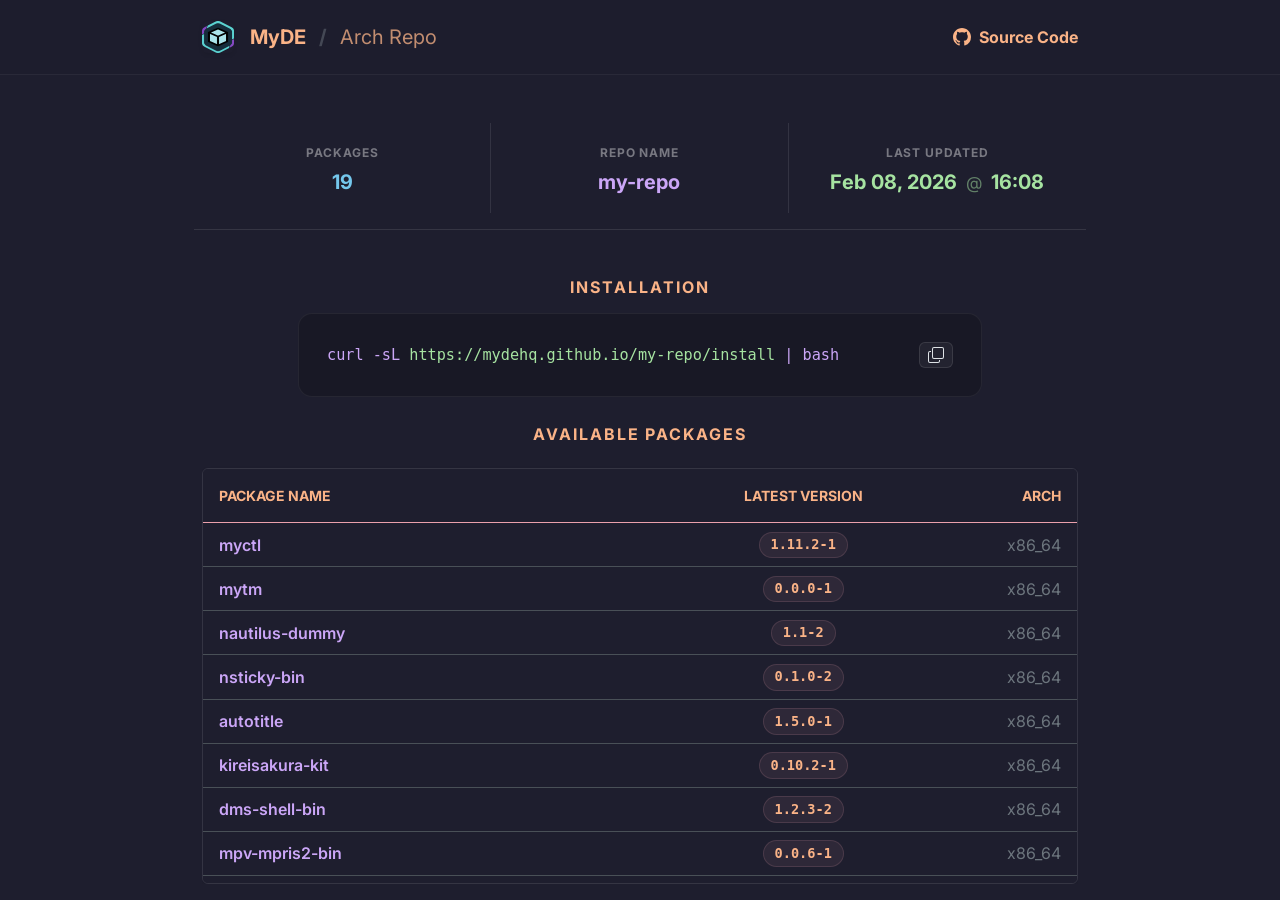
==== index.html @ dd15e28c "Update packages from 8ecc6451cb1758a49485a793773dfc9500301e03" ====
<!doctype html>
<html lang="en" data-bs-theme="dark">
    <head>
        <meta charset="utf-8" />
        <meta name="viewport" content="width=device-width, initial-scale=1" />
        <title>MyDE | Arch Repository</title>
        <meta name="description" content="Automated AUR package builds." />
        <meta name="theme-color" content="#1e1e2e" />
        <link rel="icon" type="image/png" href="./icon.png" />
        <link
            href="https://cdn.jsdelivr.net/npm/bootstrap@5.3.8/dist/css/bootstrap.min.css"
            rel="stylesheet"
        />
        <link rel="preconnect" href="https://fonts.googleapis.com" />
        <link rel="preconnect" href="https://fonts.gstatic.com" crossorigin />
        <link
            href="https://fonts.googleapis.com/css2?family=Inter:wght@400;500;700&display=swap"
            rel="stylesheet"
        />
        <style>
            :root {
                --ctp-flamingo: #eba0ac;
                --ctp-mauve: #cba6f7;
                --ctp-maroon: #fab387;
                --ctp-sapphire: #74c7ec;
                --ctp-green: #a6e3a1;
                --ctp-blue: #89b4fa;

                --bs-primary: var(--ctp-maroon);
                --bs-primary-rgb: 235, 160, 172;
                --bs-body-font-family: "Inter", sans-serif;
                --bs-body-bg: #1e1e2e;
                --bs-body-bg-rgb: 30, 30, 46;
            }

            .text-primary {
                color: var(--bs-primary) !important;
            }

            .text-mauve {
                color: var(--ctp-mauve) !important;
            }

            .text-sapphire {
                color: var(--ctp-sapphire) !important;
            }

            .text-green {
                color: var(--ctp-green) !important;
            }

            .text-blue {
                color: var(--ctp-blue) !important;
            }

            .navbar {
                background-color: rgba(30, 30, 46, 0.95);
                backdrop-filter: blur(10px);
                border-bottom: 1px solid rgba(255, 255, 255, 0.05);
            }

            /* Custom Scrollbar */
            ::-webkit-scrollbar {
                width: 8px;
                height: 8px;
            }

            ::-webkit-scrollbar-track {
                background: rgba(255, 255, 255, 0.05);
                border-radius: 4px;
            }

            ::-webkit-scrollbar-thumb {
                background: rgba(var(--bs-primary-rgb), 0.3);
                border-radius: 4px;
            }

            ::-webkit-scrollbar-thumb:hover {
                background: rgba(var(--bs-primary-rgb), 0.6);
            }

            .repo-config-box {
                background-color: #181825;
                border: 1px solid rgba(255, 255, 255, 0.06);
                border-radius: 14px;
                padding: 1.75rem;
                font-family: "JetBrains Mono", "Fira Code", monospace;
                font-size: 0.95rem;
                margin: 0 6rem;
                transition: transform 0.2s ease;
            }

            .package-name {
                font-weight: 600;
                color: var(--ctp-mauve);
                transition:
                    color 0.2s ease,
                    text-decoration 0.2s ease;
            }

            .package-name:hover {
                color: var(--bs-primary);
                text-decoration: underline !important;
            }

            .badge-version {
                background-color: rgba(var(--bs-primary-rgb), 0.08);
                color: var(--bs-primary);
                font-family: monospace;
                font-size: 0.85rem;
                padding: 0.4em 0.8em;
                border: 1px solid rgba(var(--bs-primary-rgb), 0.15);
                transition: all 0.2s ease;
            }

            .badge-version:hover {
                background-color: rgba(var(--bs-primary-rgb), 0.15);
                border-color: rgba(var(--bs-primary-rgb), 0.3);
            }

            /* Table Hover Effect */
            .table-hover tbody tr:hover {
                background-color: rgba(255, 255, 255, 0.02) !important;
                transition: background-color 0.2s ease;
            }

            .stat-card {
                padding: 1rem 0;
                transition: transform 0.2s ease;
            }

            .stat-card:hover {
                transform: translateY(-3px);
            }

            .stat-header {
                font-size: 0.75rem;
                letter-spacing: 0.08em;
                color: rgba(255, 255, 255, 0.4) !important;
                text-transform: uppercase;
                font-weight: 700;
            }

            .stat-value {
                font-size: 1.25rem;
                font-weight: 700;
                display: block;
                margin-top: 0.25rem;
            }

            .letter-spacing-1 {
                letter-spacing: 0.12em;
            }

            .bg-mauve {
                background-color: var(--ctp-mauve);
            }

            .bg-green {
                background-color: var(--ctp-green);
            }

            .carousel-indicators [data-bs-target] {
                width: 8px;
                height: 8px;
                border-radius: 50%;
                background-color: var(--ctp-flamingo);
                margin: 0 4px;
            }

            .carousel-control-prev-icon,
            .carousel-control-next-icon {
                filter: invert(1) grayscale(100%) brightness(2);
            }

            .copy-btn {
                background: rgba(255, 255, 255, 0.05);
                border: 1px solid rgba(255, 255, 255, 0.1);
                color: var(--ctp-subtext1);
                padding: 4px 8px;
                border-radius: 6px;
                cursor: pointer;
                transition: all 0.2s ease;
                display: flex;
                align-items: center;
                gap: 5px;
                font-size: 0.75rem;
                font-family: inherit;
            }

            .copy-btn:hover {
                background: rgba(255, 255, 255, 0.1);
                color: #fff;
            }

            .copy-btn:active {
                transform: scale(0.95);
            }

            .time-separator {
                opacity: 0.5;
                font-size: 0.85em;
                margin: 0 0.25rem;
                font-weight: normal;
            }

            .config-content {
                overflow-x: auto;
                white-space: nowrap;
                flex-grow: 1;
                /* Hide scrollbar */
                -ms-overflow-style: none;
                scrollbar-width: none;
            }

            .config-content::-webkit-scrollbar {
                display: none;
            }

            @keyframes pop {
                0% {
                    transform: scale(1);
                }
                50% {
                    transform: scale(1.15);
                }
                100% {
                    transform: scale(1);
                }
            }

            .animate-pop {
                animation: pop 0.3s cubic-bezier(0.175, 0.885, 0.32, 1.275);
            }
        </style>
    </head>

    <body class="d-flex flex-column vh-100 overflow-hidden">
        <!-- Navbar -->
        <nav class="navbar navbar-expand-lg sticky-top py-3 flex-shrink-0">
            <div class="container" style="max-width: 900px">
                <a
                    class="navbar-brand d-flex align-items-center gap-3 fw-bold text-primary"
                    href="#"
                >
                    <img
                        src="./icon.png"
                        alt="Logo"
                        width="32"
                        height="32"
                        class="rounded shadow-sm"
                    />
                    <span id="navbar-title"
                        >MyDE
                        <span class="text-secondary opacity-50 mx-2">/</span>
                        <span class="fw-normal opacity-75">Arch Repo</span></span
                    >
                </a>
                <a
                    class="nav-link fw-bold text-primary ms-auto d-flex align-items-center gap-2"
                    href="https://github.com/mydehq/my-repo"
                    target="_blank"
                >
                    <svg
                        xmlns="http://www.w3.org/2000/svg"
                        width="18"
                        height="18"
                        fill="currentColor"
                        class="bi bi-github"
                        viewBox="0 0 16 16"
                    >
                        <path
                            d="M8 0C3.58 0 0 3.58 0 8c0 3.54 2.29 6.53 5.47 7.59.4.07.55-.17.55-.38 0-.19-.01-.82-.01-1.49-2.01.37-2.53-.49-2.69-.94-.09-.23-.48-.94-.82-1.13-.28-.15-.68-.52-.01-.53.63-.01 1.08.58 1.23.82.72 1.21 1.87.87 2.33.66.07-.52.28-.87.51-1.07-1.78-.2-3.64-.89-3.64-3.95 0-.87.31-1.59.82-2.15-.08-.2-.36-1.02.08-2.12 0 0 .67-.21 2.2.82.64-.18 1.32-.27 2-.27s1.36.09 2 .27c1.53-1.04 2.2-.82 2.2-.82.44 1.1.16 1.92.08 2.12.51.56.82 1.27.82 2.15 0 3.07-1.87 3.75-3.65 3.95.29.25.54.73.54 1.48 0 1.07-.01 1.93-.01 2.2 0 .21.15.46.55.38A8.01 8.01 0 0 0 16 8c0-4.42-3.58-8-8-8"
                        />
                    </svg>
                    <span class="d-none d-md-inline">Source Code</span>
                </a>
            </div>
        </nav>

        <div
            class="container flex-grow-1 d-flex flex-column pt-5 pb-3 overflow-hidden"
            style="max-width: 900px"
        >
            <!-- Repository Info Stats -->
            <div
                class="row g-3 mb-5 pb-3 border-bottom border-light border-opacity-10 text-center flex-shrink-0"
            >
                <div
                    class="col-4 stat-card border-end border-light border-opacity-10"
                >
                    <span class="stat-header">Packages</span>
                    <span class="stat-value text-sapphire"
                        >19</span
                    >
                </div>
                <div
                    class="col-4 stat-card border-end border-light border-opacity-10"
                >
                    <span class="stat-header">Repo Name</span>
                    <span class="stat-value text-mauve">my-repo</span>
                </div>
                <div class="col-4 stat-card">
                    <span class="stat-header">Last Updated</span>
                    <span class="stat-value text-green" id="last-updated">2026-02-08T16:08+00:00</span>
                </div>
            </div>

            <!-- Setup Instructions -->
            <div class="flex-shrink-0 mb-0 text-center">
                <h3
                    class="h6 text-uppercase text-primary fw-bold mb-3 letter-spacing-1"
                >
                    Installation
                </h3>
                <div
                    class="repo-config-box text-start mb-4 d-flex justify-content-between align-items-center"
                    id="install-step"
                >
                    <div class="config-content">
                        <span class="text-mauve">curl -sL </span>
                        <span class="text-green">https://mydehq.github.io/my-repo/install</span>
                        <span class="text-mauve"> | bash</span>
                    </div>
                    <button
                        class="copy-btn ms-2"
                        onclick="copyInstallCmd()"
                        aria-label="Copy command"
                    >
                        <svg
                            xmlns="http://www.w3.org/2000/svg"
                            width="16"
                            height="16"
                            fill="currentColor"
                            class="bi bi-copy"
                            viewBox="0 0 16 16"
                        >
                            <path
                                fill-rule="evenodd"
                                d="M4 2a2 2 0 0 1 2-2h8a2 2 0 0 1 2 2v8a2 2 0 0 1-2 2H6a2 2 0 0 1-2-2zm2-1a1 1 0 0 0-1 1v8a1 1 0 0 0 1 1h8a1 1 0 0 0 1-1V2a1 1 0 0 0-1-1zM2 5a1 1 0 0 0-1 1v8a1 1 0 0 0 1 1h8a1 1 0 0 0 1-1v-1h1v1a2 2 0 0 1-2 2H2a2 2 0 0 1-2-2V6a2 2 0 0 1 2-2h1v1z"
                            />
                        </svg>
                    </button>
                </div>
            </div>

            <!-- Packages Section -->
            <main class="d-flex flex-column flex-grow-1 overflow-hidden">
                <h2
                    class="h6 text-uppercase text-primary fw-bold text-center mb-4 mt-0 mt-md-1 letter-spacing-1 flex-shrink-0"
                >
                    Available Packages
                </h2>
                <div
                    class="table-responsive border border-light border-opacity-10 rounded shadow-sm flex-grow-1"
                    style="overflow-y: auto; min-height: 0"
                >
                    <table class="table table-hover align-middle mb-0">
                        <thead
                            class="sticky-top"
                            style="
                                background-color: var(--bs-body-bg);
                                z-index: 10;
                            "
                        >
                            <tr>
                                <th
                                    scope="col"
                                    class="py-3 ps-3 text-primary text-uppercase small border-primary border-bottom-2"
                                    style="background-color: var(--bs-body-bg)"
                                >
                                    Package Name
                                </th>
                                <th
                                    scope="col"
                                    class="py-3 text-center text-primary text-uppercase small border-primary border-bottom-2"
                                    style="background-color: var(--bs-body-bg)"
                                >
                                    Latest Version
                                </th>
                                <th
                                    scope="col"
                                    class="py-3 pe-3 text-end text-primary text-uppercase small border-primary border-bottom-2"
                                    style="background-color: var(--bs-body-bg)"
                                >
                                    Arch
                                </th>
                            </tr>
                        </thead>
                        <tbody>
                            <tr><td class='ps-3'><a href='https://aur.archlinux.org/packages/myctl' target='_blank' class='package-name text-decoration-none'>myctl</a></td><td class='text-center'><span class='badge rounded-pill badge-version'>1.11.2-1</span></td><td class='text-end pe-3 text-secondary'>x86_64</td></tr><tr><td class='ps-3'><a href='https://aur.archlinux.org/packages/mytm' target='_blank' class='package-name text-decoration-none'>mytm</a></td><td class='text-center'><span class='badge rounded-pill badge-version'>0.0.0-1</span></td><td class='text-end pe-3 text-secondary'>x86_64</td></tr><tr><td class='ps-3'><a href='https://aur.archlinux.org/packages/nautilus-dummy' target='_blank' class='package-name text-decoration-none'>nautilus-dummy</a></td><td class='text-center'><span class='badge rounded-pill badge-version'>1.1-2</span></td><td class='text-end pe-3 text-secondary'>x86_64</td></tr><tr><td class='ps-3'><a href='https://aur.archlinux.org/packages/nsticky-bin' target='_blank' class='package-name text-decoration-none'>nsticky-bin</a></td><td class='text-center'><span class='badge rounded-pill badge-version'>0.1.0-2</span></td><td class='text-end pe-3 text-secondary'>x86_64</td></tr><tr><td class='ps-3'><a href='https://aur.archlinux.org/packages/autotitle' target='_blank' class='package-name text-decoration-none'>autotitle</a></td><td class='text-center'><span class='badge rounded-pill badge-version'>1.5.0-1</span></td><td class='text-end pe-3 text-secondary'>x86_64</td></tr><tr><td class='ps-3'><a href='https://aur.archlinux.org/packages/kireisakura-kit' target='_blank' class='package-name text-decoration-none'>kireisakura-kit</a></td><td class='text-center'><span class='badge rounded-pill badge-version'>0.10.2-1</span></td><td class='text-end pe-3 text-secondary'>x86_64</td></tr><tr><td class='ps-3'><a href='https://aur.archlinux.org/packages/dms-shell-bin' target='_blank' class='package-name text-decoration-none'>dms-shell-bin</a></td><td class='text-center'><span class='badge rounded-pill badge-version'>1.2.3-2</span></td><td class='text-end pe-3 text-secondary'>x86_64</td></tr><tr><td class='ps-3'><a href='https://aur.archlinux.org/packages/mpv-mpris2-bin' target='_blank' class='package-name text-decoration-none'>mpv-mpris2-bin</a></td><td class='text-center'><span class='badge rounded-pill badge-version'>0.0.6-1</span></td><td class='text-end pe-3 text-secondary'>x86_64</td></tr><tr><td class='ps-3'><a href='https://aur.archlinux.org/packages/mpv-modernx' target='_blank' class='package-name text-decoration-none'>mpv-modernx</a></td><td class='text-center'><span class='badge rounded-pill badge-version'>0.4.5-2</span></td><td class='text-end pe-3 text-secondary'>x86_64</td></tr><tr><td class='ps-3'><a href='https://aur.archlinux.org/packages/mpv-thumbfast-git' target='_blank' class='package-name text-decoration-none'>mpv-thumbfast-git</a></td><td class='text-center'><span class='badge rounded-pill badge-version'>r131.9deb073-1</span></td><td class='text-end pe-3 text-secondary'>x86_64</td></tr><tr><td class='ps-3'><a href='https://aur.archlinux.org/packages/vicinae-bin' target='_blank' class='package-name text-decoration-none'>vicinae-bin</a></td><td class='text-center'><span class='badge rounded-pill badge-version'>0.19.6-1</span></td><td class='text-end pe-3 text-secondary'>x86_64</td></tr><tr><td class='ps-3'><a href='https://aur.archlinux.org/packages/app2unit' target='_blank' class='package-name text-decoration-none'>app2unit</a></td><td class='text-center'><span class='badge rounded-pill badge-version'>1.2.1-1</span></td><td class='text-end pe-3 text-secondary'>x86_64</td></tr><tr><td class='ps-3'><a href='https://aur.archlinux.org/packages/catppuccin-cursors-macchiato' target='_blank' class='package-name text-decoration-none'>catppuccin-cursors-macchiato</a></td><td class='text-center'><span class='badge rounded-pill badge-version'>2.0.0-1</span></td><td class='text-end pe-3 text-secondary'>x86_64</td></tr><tr><td class='ps-3'><a href='https://aur.archlinux.org/packages/vorta-root' target='_blank' class='package-name text-decoration-none'>vorta-root</a></td><td class='text-center'><span class='badge rounded-pill badge-version'>0.0.1-4</span></td><td class='text-end pe-3 text-secondary'>x86_64</td></tr><tr><td class='ps-3'><a href='https://aur.archlinux.org/packages/ttf-sil-abyssinica' target='_blank' class='package-name text-decoration-none'>ttf-sil-abyssinica</a></td><td class='text-center'><span class='badge rounded-pill badge-version'>2.100-1</span></td><td class='text-end pe-3 text-secondary'>x86_64</td></tr><tr><td class='ps-3'><a href='https://aur.archlinux.org/packages/git-credential-keepassxc-bin' target='_blank' class='package-name text-decoration-none'>git-credential-keepassxc-bin</a></td><td class='text-center'><span class='badge rounded-pill badge-version'>0.14.1-2</span></td><td class='text-end pe-3 text-secondary'>x86_64</td></tr><tr><td class='ps-3'><a href='https://aur.archlinux.org/packages/catnap' target='_blank' class='package-name text-decoration-none'>catnap</a></td><td class='text-center'><span class='badge rounded-pill badge-version'>1.1.1-3</span></td><td class='text-end pe-3 text-secondary'>x86_64</td></tr><tr><td class='ps-3'><a href='https://aur.archlinux.org/packages/python-textual-fastdatatable' target='_blank' class='package-name text-decoration-none'>python-textual-fastdatatable</a></td><td class='text-center'><span class='badge rounded-pill badge-version'>0.14.0-2</span></td><td class='text-end pe-3 text-secondary'>x86_64</td></tr><tr><td class='ps-3'><a href='https://aur.archlinux.org/packages/sqlit' target='_blank' class='package-name text-decoration-none'>sqlit</a></td><td class='text-center'><span class='badge rounded-pill badge-version'>1.3.1-1</span></td><td class='text-end pe-3 text-secondary'>x86_64</td></tr>
                        </tbody>
                    </table>
                </div>
            </main>
        </div>

        <script src="https://cdn.jsdelivr.net/npm/bootstrap@5.3.8/dist/js/bootstrap.bundle.min.js"></script>
        <script>
            function copyInstallCmd() {
                const text = "curl -sL https://mydehq.github.io/my-repo/install | bash";
                navigator.clipboard.writeText(text).then(() => {
                    const btn = document.querySelector(
                        "#install-step .copy-btn",
                    );
                    const originalHtml = btn.innerHTML;

                    // Add animation clas
                    btn.classList.add("animate-pop");

                    // Show check icon
                    btn.innerHTML = `<svg xmlns="http://www.w3.org/2000/svg" width="16" height="16" fill="var(--ctp-green)" class="bi bi-check-lg" viewBox="0 0 16 16">
                    <path d="M12.736 3.97a.733.733 0 0 1 1.047 0c.286.289.29.756.01 1.05L7.88 12.01a.733.733 0 0 1-1.065.02L3.217 8.384a.757.757 0 0 1 0-1.06.733.733 0 0 1 1.047 0l3.052 3.093 5.4-6.425a.247.247 0 0 1 .02-.022Z"/>
                </svg>`;

                    // Remove animation class after it plays
                    setTimeout(() => {
                        btn.classList.remove("animate-pop");
                    }, 300);

                    // Restore original icon after 2 seconds
                    setTimeout(() => {
                        btn.innerHTML = originalHtml;
                    }, 2000);
                });
            }

            // Localize timestamp
            document.addEventListener("DOMContentLoaded", () => {
                const lastUpdatedEl = document.getElementById("last-updated");
                if (lastUpdatedEl) {
                    const isoDate = lastUpdatedEl.innerText.trim();
                    const date = new Date(isoDate);
                    if (!isNaN(date)) {
                        const dateStr = date.toLocaleDateString(undefined, {
                            month: "short",
                            day: "2-digit",
                            year: "numeric",
                        });
                        const timeStr = date.toLocaleTimeString(undefined, {
                            hour: "2-digit",
                            minute: "2-digit",
                            hour12: false,
                        });
                        lastUpdatedEl.innerHTML = `${dateStr} <span class="time-separator">@</span> ${timeStr}`;
                    }
                }
            });
        </script>
    </body>
</html>
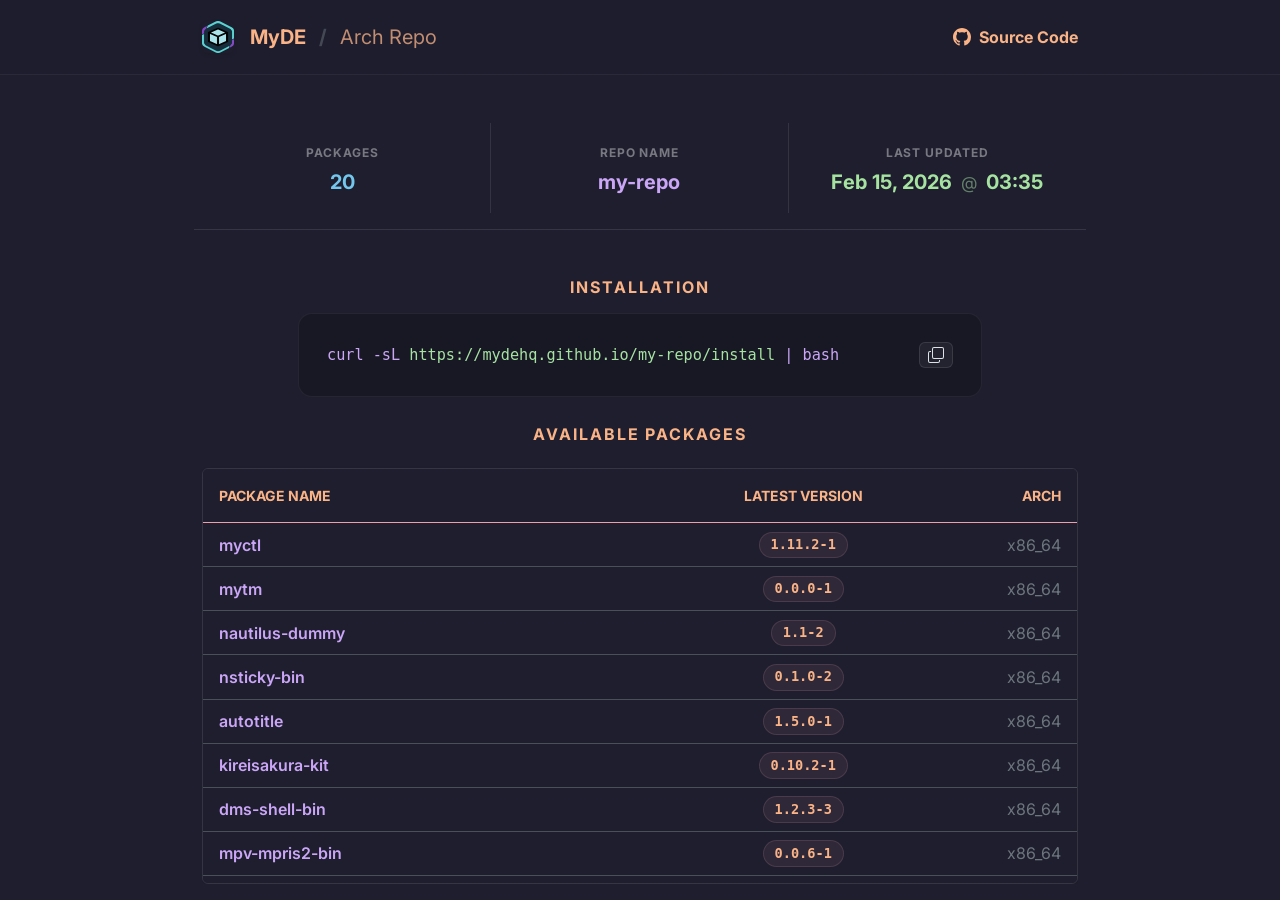
==== commit 948ea2f6: "Update packages from 0b5c11f04a601e4f855dde511e53708aa8b53108" ====
--- a/index.html
+++ b/index.html
@@ -291,7 +291,7 @@
                 >
                     <span class="stat-header">Packages</span>
                     <span class="stat-value text-sapphire"
-                        >19</span
+                        >20</span
                     >
                 </div>
                 <div
@@ -302,7 +302,7 @@
                 </div>
                 <div class="col-4 stat-card">
                     <span class="stat-header">Last Updated</span>
-                    <span class="stat-value text-green" id="last-updated">2026-02-08T16:08+00:00</span>
+                    <span class="stat-value text-green" id="last-updated">2026-02-15T03:35+00:00</span>
                 </div>
             </div>
 
@@ -388,7 +388,7 @@
                             </tr>
                         </thead>
                         <tbody>
-                            <tr><td class='ps-3'><a href='https://aur.archlinux.org/packages/myctl' target='_blank' class='package-name text-decoration-none'>myctl</a></td><td class='text-center'><span class='badge rounded-pill badge-version'>1.11.2-1</span></td><td class='text-end pe-3 text-secondary'>x86_64</td></tr><tr><td class='ps-3'><a href='https://aur.archlinux.org/packages/mytm' target='_blank' class='package-name text-decoration-none'>mytm</a></td><td class='text-center'><span class='badge rounded-pill badge-version'>0.0.0-1</span></td><td class='text-end pe-3 text-secondary'>x86_64</td></tr><tr><td class='ps-3'><a href='https://aur.archlinux.org/packages/nautilus-dummy' target='_blank' class='package-name text-decoration-none'>nautilus-dummy</a></td><td class='text-center'><span class='badge rounded-pill badge-version'>1.1-2</span></td><td class='text-end pe-3 text-secondary'>x86_64</td></tr><tr><td class='ps-3'><a href='https://aur.archlinux.org/packages/nsticky-bin' target='_blank' class='package-name text-decoration-none'>nsticky-bin</a></td><td class='text-center'><span class='badge rounded-pill badge-version'>0.1.0-2</span></td><td class='text-end pe-3 text-secondary'>x86_64</td></tr><tr><td class='ps-3'><a href='https://aur.archlinux.org/packages/autotitle' target='_blank' class='package-name text-decoration-none'>autotitle</a></td><td class='text-center'><span class='badge rounded-pill badge-version'>1.5.0-1</span></td><td class='text-end pe-3 text-secondary'>x86_64</td></tr><tr><td class='ps-3'><a href='https://aur.archlinux.org/packages/kireisakura-kit' target='_blank' class='package-name text-decoration-none'>kireisakura-kit</a></td><td class='text-center'><span class='badge rounded-pill badge-version'>0.10.2-1</span></td><td class='text-end pe-3 text-secondary'>x86_64</td></tr><tr><td class='ps-3'><a href='https://aur.archlinux.org/packages/dms-shell-bin' target='_blank' class='package-name text-decoration-none'>dms-shell-bin</a></td><td class='text-center'><span class='badge rounded-pill badge-version'>1.2.3-2</span></td><td class='text-end pe-3 text-secondary'>x86_64</td></tr><tr><td class='ps-3'><a href='https://aur.archlinux.org/packages/mpv-mpris2-bin' target='_blank' class='package-name text-decoration-none'>mpv-mpris2-bin</a></td><td class='text-center'><span class='badge rounded-pill badge-version'>0.0.6-1</span></td><td class='text-end pe-3 text-secondary'>x86_64</td></tr><tr><td class='ps-3'><a href='https://aur.archlinux.org/packages/mpv-modernx' target='_blank' class='package-name text-decoration-none'>mpv-modernx</a></td><td class='text-center'><span class='badge rounded-pill badge-version'>0.4.5-2</span></td><td class='text-end pe-3 text-secondary'>x86_64</td></tr><tr><td class='ps-3'><a href='https://aur.archlinux.org/packages/mpv-thumbfast-git' target='_blank' class='package-name text-decoration-none'>mpv-thumbfast-git</a></td><td class='text-center'><span class='badge rounded-pill badge-version'>r131.9deb073-1</span></td><td class='text-end pe-3 text-secondary'>x86_64</td></tr><tr><td class='ps-3'><a href='https://aur.archlinux.org/packages/vicinae-bin' target='_blank' class='package-name text-decoration-none'>vicinae-bin</a></td><td class='text-center'><span class='badge rounded-pill badge-version'>0.19.6-1</span></td><td class='text-end pe-3 text-secondary'>x86_64</td></tr><tr><td class='ps-3'><a href='https://aur.archlinux.org/packages/app2unit' target='_blank' class='package-name text-decoration-none'>app2unit</a></td><td class='text-center'><span class='badge rounded-pill badge-version'>1.2.1-1</span></td><td class='text-end pe-3 text-secondary'>x86_64</td></tr><tr><td class='ps-3'><a href='https://aur.archlinux.org/packages/catppuccin-cursors-macchiato' target='_blank' class='package-name text-decoration-none'>catppuccin-cursors-macchiato</a></td><td class='text-center'><span class='badge rounded-pill badge-version'>2.0.0-1</span></td><td class='text-end pe-3 text-secondary'>x86_64</td></tr><tr><td class='ps-3'><a href='https://aur.archlinux.org/packages/vorta-root' target='_blank' class='package-name text-decoration-none'>vorta-root</a></td><td class='text-center'><span class='badge rounded-pill badge-version'>0.0.1-4</span></td><td class='text-end pe-3 text-secondary'>x86_64</td></tr><tr><td class='ps-3'><a href='https://aur.archlinux.org/packages/ttf-sil-abyssinica' target='_blank' class='package-name text-decoration-none'>ttf-sil-abyssinica</a></td><td class='text-center'><span class='badge rounded-pill badge-version'>2.100-1</span></td><td class='text-end pe-3 text-secondary'>x86_64</td></tr><tr><td class='ps-3'><a href='https://aur.archlinux.org/packages/git-credential-keepassxc-bin' target='_blank' class='package-name text-decoration-none'>git-credential-keepassxc-bin</a></td><td class='text-center'><span class='badge rounded-pill badge-version'>0.14.1-2</span></td><td class='text-end pe-3 text-secondary'>x86_64</td></tr><tr><td class='ps-3'><a href='https://aur.archlinux.org/packages/catnap' target='_blank' class='package-name text-decoration-none'>catnap</a></td><td class='text-center'><span class='badge rounded-pill badge-version'>1.1.1-3</span></td><td class='text-end pe-3 text-secondary'>x86_64</td></tr><tr><td class='ps-3'><a href='https://aur.archlinux.org/packages/python-textual-fastdatatable' target='_blank' class='package-name text-decoration-none'>python-textual-fastdatatable</a></td><td class='text-center'><span class='badge rounded-pill badge-version'>0.14.0-2</span></td><td class='text-end pe-3 text-secondary'>x86_64</td></tr><tr><td class='ps-3'><a href='https://aur.archlinux.org/packages/sqlit' target='_blank' class='package-name text-decoration-none'>sqlit</a></td><td class='text-center'><span class='badge rounded-pill badge-version'>1.3.1-1</span></td><td class='text-end pe-3 text-secondary'>x86_64</td></tr>
+                            <tr><td class='ps-3'><a href='https://aur.archlinux.org/packages/myctl' target='_blank' class='package-name text-decoration-none'>myctl</a></td><td class='text-center'><span class='badge rounded-pill badge-version'>1.11.2-1</span></td><td class='text-end pe-3 text-secondary'>x86_64</td></tr><tr><td class='ps-3'><a href='https://aur.archlinux.org/packages/mytm' target='_blank' class='package-name text-decoration-none'>mytm</a></td><td class='text-center'><span class='badge rounded-pill badge-version'>0.0.0-1</span></td><td class='text-end pe-3 text-secondary'>x86_64</td></tr><tr><td class='ps-3'><a href='https://aur.archlinux.org/packages/nautilus-dummy' target='_blank' class='package-name text-decoration-none'>nautilus-dummy</a></td><td class='text-center'><span class='badge rounded-pill badge-version'>1.1-2</span></td><td class='text-end pe-3 text-secondary'>x86_64</td></tr><tr><td class='ps-3'><a href='https://aur.archlinux.org/packages/nsticky-bin' target='_blank' class='package-name text-decoration-none'>nsticky-bin</a></td><td class='text-center'><span class='badge rounded-pill badge-version'>0.1.0-2</span></td><td class='text-end pe-3 text-secondary'>x86_64</td></tr><tr><td class='ps-3'><a href='https://aur.archlinux.org/packages/autotitle' target='_blank' class='package-name text-decoration-none'>autotitle</a></td><td class='text-center'><span class='badge rounded-pill badge-version'>1.5.0-1</span></td><td class='text-end pe-3 text-secondary'>x86_64</td></tr><tr><td class='ps-3'><a href='https://aur.archlinux.org/packages/kireisakura-kit' target='_blank' class='package-name text-decoration-none'>kireisakura-kit</a></td><td class='text-center'><span class='badge rounded-pill badge-version'>0.10.2-1</span></td><td class='text-end pe-3 text-secondary'>x86_64</td></tr><tr><td class='ps-3'><a href='https://aur.archlinux.org/packages/dms-shell-bin' target='_blank' class='package-name text-decoration-none'>dms-shell-bin</a></td><td class='text-center'><span class='badge rounded-pill badge-version'>1.2.3-3</span></td><td class='text-end pe-3 text-secondary'>x86_64</td></tr><tr><td class='ps-3'><a href='https://aur.archlinux.org/packages/mpv-mpris2-bin' target='_blank' class='package-name text-decoration-none'>mpv-mpris2-bin</a></td><td class='text-center'><span class='badge rounded-pill badge-version'>0.0.6-1</span></td><td class='text-end pe-3 text-secondary'>x86_64</td></tr><tr><td class='ps-3'><a href='https://aur.archlinux.org/packages/mpv-modernx' target='_blank' class='package-name text-decoration-none'>mpv-modernx</a></td><td class='text-center'><span class='badge rounded-pill badge-version'>0.4.5-2</span></td><td class='text-end pe-3 text-secondary'>x86_64</td></tr><tr><td class='ps-3'><a href='https://aur.archlinux.org/packages/mpv-thumbfast-git' target='_blank' class='package-name text-decoration-none'>mpv-thumbfast-git</a></td><td class='text-center'><span class='badge rounded-pill badge-version'>r131.9deb073-1</span></td><td class='text-end pe-3 text-secondary'>x86_64</td></tr><tr><td class='ps-3'><a href='https://aur.archlinux.org/packages/ireader-bin' target='_blank' class='package-name text-decoration-none'>ireader-bin</a></td><td class='text-center'><span class='badge rounded-pill badge-version'>2.0.13-1</span></td><td class='text-end pe-3 text-secondary'>x86_64</td></tr><tr><td class='ps-3'><a href='https://aur.archlinux.org/packages/vicinae-bin' target='_blank' class='package-name text-decoration-none'>vicinae-bin</a></td><td class='text-center'><span class='badge rounded-pill badge-version'>0.19.8-1</span></td><td class='text-end pe-3 text-secondary'>x86_64</td></tr><tr><td class='ps-3'><a href='https://aur.archlinux.org/packages/app2unit' target='_blank' class='package-name text-decoration-none'>app2unit</a></td><td class='text-center'><span class='badge rounded-pill badge-version'>1.3.0-1</span></td><td class='text-end pe-3 text-secondary'>x86_64</td></tr><tr><td class='ps-3'><a href='https://aur.archlinux.org/packages/catppuccin-cursors-macchiato' target='_blank' class='package-name text-decoration-none'>catppuccin-cursors-macchiato</a></td><td class='text-center'><span class='badge rounded-pill badge-version'>2.0.0-1</span></td><td class='text-end pe-3 text-secondary'>x86_64</td></tr><tr><td class='ps-3'><a href='https://aur.archlinux.org/packages/vorta-root' target='_blank' class='package-name text-decoration-none'>vorta-root</a></td><td class='text-center'><span class='badge rounded-pill badge-version'>0.0.1-4</span></td><td class='text-end pe-3 text-secondary'>x86_64</td></tr><tr><td class='ps-3'><a href='https://aur.archlinux.org/packages/ttf-sil-abyssinica' target='_blank' class='package-name text-decoration-none'>ttf-sil-abyssinica</a></td><td class='text-center'><span class='badge rounded-pill badge-version'>2.100-1</span></td><td class='text-end pe-3 text-secondary'>x86_64</td></tr><tr><td class='ps-3'><a href='https://aur.archlinux.org/packages/git-credential-keepassxc-bin' target='_blank' class='package-name text-decoration-none'>git-credential-keepassxc-bin</a></td><td class='text-center'><span class='badge rounded-pill badge-version'>0.14.1-2</span></td><td class='text-end pe-3 text-secondary'>x86_64</td></tr><tr><td class='ps-3'><a href='https://aur.archlinux.org/packages/catnap' target='_blank' class='package-name text-decoration-none'>catnap</a></td><td class='text-center'><span class='badge rounded-pill badge-version'>1.1.1-3</span></td><td class='text-end pe-3 text-secondary'>x86_64</td></tr><tr><td class='ps-3'><a href='https://aur.archlinux.org/packages/python-textual-fastdatatable' target='_blank' class='package-name text-decoration-none'>python-textual-fastdatatable</a></td><td class='text-center'><span class='badge rounded-pill badge-version'>0.14.0-2</span></td><td class='text-end pe-3 text-secondary'>x86_64</td></tr><tr><td class='ps-3'><a href='https://aur.archlinux.org/packages/sqlit' target='_blank' class='package-name text-decoration-none'>sqlit</a></td><td class='text-center'><span class='badge rounded-pill badge-version'>1.3.1-1</span></td><td class='text-end pe-3 text-secondary'>x86_64</td></tr>
                         </tbody>
                     </table>
                 </div>
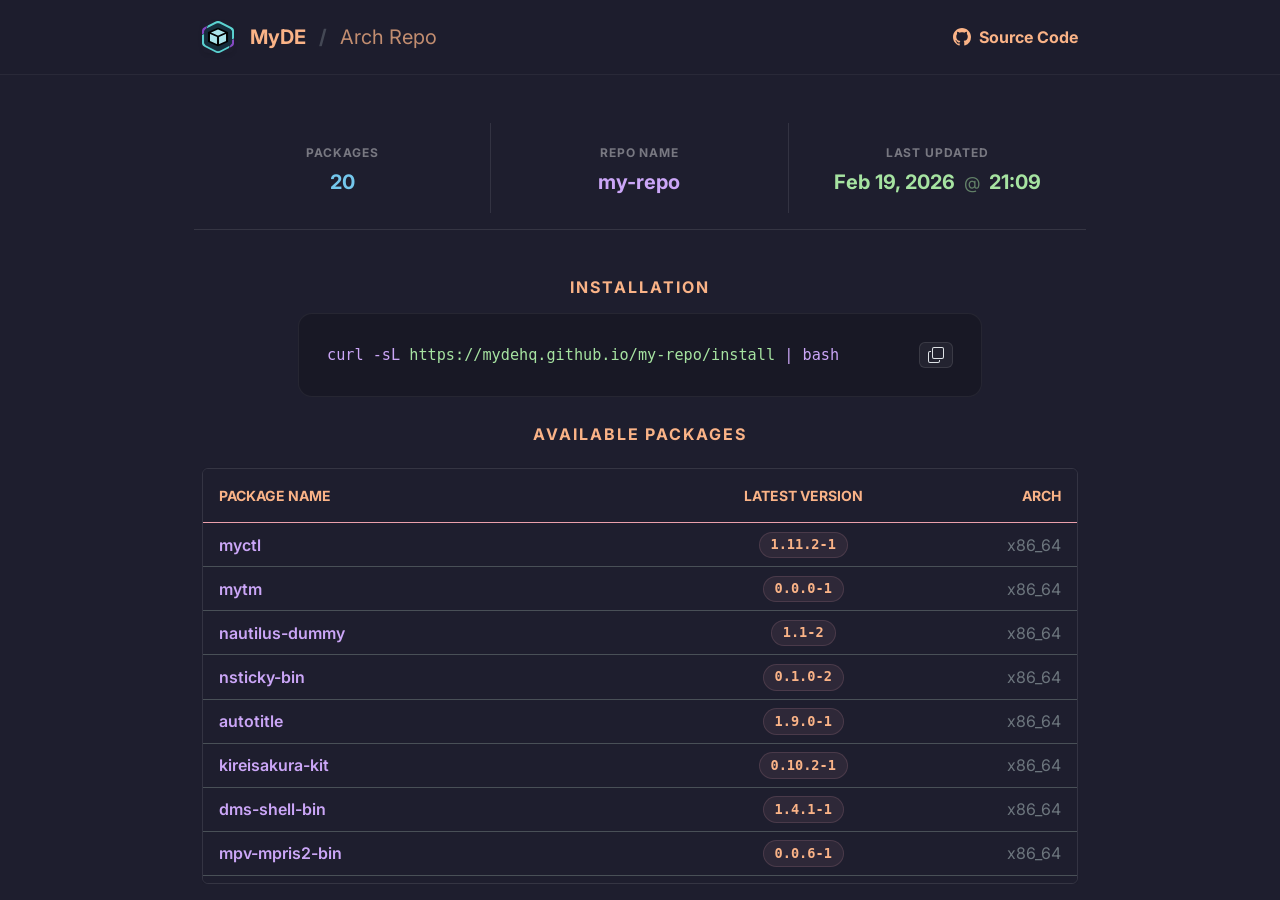
==== commit 8ffb876d: "Update packages from 0b5c11f04a601e4f855dde511e53708aa8b53108" ====
--- a/index.html
+++ b/index.html
@@ -302,7 +302,7 @@
                 </div>
                 <div class="col-4 stat-card">
                     <span class="stat-header">Last Updated</span>
-                    <span class="stat-value text-green" id="last-updated">2026-02-15T03:35+00:00</span>
+                    <span class="stat-value text-green" id="last-updated">2026-02-19T21:09+00:00</span>
                 </div>
             </div>
 
@@ -388,7 +388,7 @@
                             </tr>
                         </thead>
                         <tbody>
-                            <tr><td class='ps-3'><a href='https://aur.archlinux.org/packages/myctl' target='_blank' class='package-name text-decoration-none'>myctl</a></td><td class='text-center'><span class='badge rounded-pill badge-version'>1.11.2-1</span></td><td class='text-end pe-3 text-secondary'>x86_64</td></tr><tr><td class='ps-3'><a href='https://aur.archlinux.org/packages/mytm' target='_blank' class='package-name text-decoration-none'>mytm</a></td><td class='text-center'><span class='badge rounded-pill badge-version'>0.0.0-1</span></td><td class='text-end pe-3 text-secondary'>x86_64</td></tr><tr><td class='ps-3'><a href='https://aur.archlinux.org/packages/nautilus-dummy' target='_blank' class='package-name text-decoration-none'>nautilus-dummy</a></td><td class='text-center'><span class='badge rounded-pill badge-version'>1.1-2</span></td><td class='text-end pe-3 text-secondary'>x86_64</td></tr><tr><td class='ps-3'><a href='https://aur.archlinux.org/packages/nsticky-bin' target='_blank' class='package-name text-decoration-none'>nsticky-bin</a></td><td class='text-center'><span class='badge rounded-pill badge-version'>0.1.0-2</span></td><td class='text-end pe-3 text-secondary'>x86_64</td></tr><tr><td class='ps-3'><a href='https://aur.archlinux.org/packages/autotitle' target='_blank' class='package-name text-decoration-none'>autotitle</a></td><td class='text-center'><span class='badge rounded-pill badge-version'>1.5.0-1</span></td><td class='text-end pe-3 text-secondary'>x86_64</td></tr><tr><td class='ps-3'><a href='https://aur.archlinux.org/packages/kireisakura-kit' target='_blank' class='package-name text-decoration-none'>kireisakura-kit</a></td><td class='text-center'><span class='badge rounded-pill badge-version'>0.10.2-1</span></td><td class='text-end pe-3 text-secondary'>x86_64</td></tr><tr><td class='ps-3'><a href='https://aur.archlinux.org/packages/dms-shell-bin' target='_blank' class='package-name text-decoration-none'>dms-shell-bin</a></td><td class='text-center'><span class='badge rounded-pill badge-version'>1.2.3-3</span></td><td class='text-end pe-3 text-secondary'>x86_64</td></tr><tr><td class='ps-3'><a href='https://aur.archlinux.org/packages/mpv-mpris2-bin' target='_blank' class='package-name text-decoration-none'>mpv-mpris2-bin</a></td><td class='text-center'><span class='badge rounded-pill badge-version'>0.0.6-1</span></td><td class='text-end pe-3 text-secondary'>x86_64</td></tr><tr><td class='ps-3'><a href='https://aur.archlinux.org/packages/mpv-modernx' target='_blank' class='package-name text-decoration-none'>mpv-modernx</a></td><td class='text-center'><span class='badge rounded-pill badge-version'>0.4.5-2</span></td><td class='text-end pe-3 text-secondary'>x86_64</td></tr><tr><td class='ps-3'><a href='https://aur.archlinux.org/packages/mpv-thumbfast-git' target='_blank' class='package-name text-decoration-none'>mpv-thumbfast-git</a></td><td class='text-center'><span class='badge rounded-pill badge-version'>r131.9deb073-1</span></td><td class='text-end pe-3 text-secondary'>x86_64</td></tr><tr><td class='ps-3'><a href='https://aur.archlinux.org/packages/ireader-bin' target='_blank' class='package-name text-decoration-none'>ireader-bin</a></td><td class='text-center'><span class='badge rounded-pill badge-version'>2.0.13-1</span></td><td class='text-end pe-3 text-secondary'>x86_64</td></tr><tr><td class='ps-3'><a href='https://aur.archlinux.org/packages/vicinae-bin' target='_blank' class='package-name text-decoration-none'>vicinae-bin</a></td><td class='text-center'><span class='badge rounded-pill badge-version'>0.19.8-1</span></td><td class='text-end pe-3 text-secondary'>x86_64</td></tr><tr><td class='ps-3'><a href='https://aur.archlinux.org/packages/app2unit' target='_blank' class='package-name text-decoration-none'>app2unit</a></td><td class='text-center'><span class='badge rounded-pill badge-version'>1.3.0-1</span></td><td class='text-end pe-3 text-secondary'>x86_64</td></tr><tr><td class='ps-3'><a href='https://aur.archlinux.org/packages/catppuccin-cursors-macchiato' target='_blank' class='package-name text-decoration-none'>catppuccin-cursors-macchiato</a></td><td class='text-center'><span class='badge rounded-pill badge-version'>2.0.0-1</span></td><td class='text-end pe-3 text-secondary'>x86_64</td></tr><tr><td class='ps-3'><a href='https://aur.archlinux.org/packages/vorta-root' target='_blank' class='package-name text-decoration-none'>vorta-root</a></td><td class='text-center'><span class='badge rounded-pill badge-version'>0.0.1-4</span></td><td class='text-end pe-3 text-secondary'>x86_64</td></tr><tr><td class='ps-3'><a href='https://aur.archlinux.org/packages/ttf-sil-abyssinica' target='_blank' class='package-name text-decoration-none'>ttf-sil-abyssinica</a></td><td class='text-center'><span class='badge rounded-pill badge-version'>2.100-1</span></td><td class='text-end pe-3 text-secondary'>x86_64</td></tr><tr><td class='ps-3'><a href='https://aur.archlinux.org/packages/git-credential-keepassxc-bin' target='_blank' class='package-name text-decoration-none'>git-credential-keepassxc-bin</a></td><td class='text-center'><span class='badge rounded-pill badge-version'>0.14.1-2</span></td><td class='text-end pe-3 text-secondary'>x86_64</td></tr><tr><td class='ps-3'><a href='https://aur.archlinux.org/packages/catnap' target='_blank' class='package-name text-decoration-none'>catnap</a></td><td class='text-center'><span class='badge rounded-pill badge-version'>1.1.1-3</span></td><td class='text-end pe-3 text-secondary'>x86_64</td></tr><tr><td class='ps-3'><a href='https://aur.archlinux.org/packages/python-textual-fastdatatable' target='_blank' class='package-name text-decoration-none'>python-textual-fastdatatable</a></td><td class='text-center'><span class='badge rounded-pill badge-version'>0.14.0-2</span></td><td class='text-end pe-3 text-secondary'>x86_64</td></tr><tr><td class='ps-3'><a href='https://aur.archlinux.org/packages/sqlit' target='_blank' class='package-name text-decoration-none'>sqlit</a></td><td class='text-center'><span class='badge rounded-pill badge-version'>1.3.1-1</span></td><td class='text-end pe-3 text-secondary'>x86_64</td></tr>
+                            <tr><td class='ps-3'><a href='https://aur.archlinux.org/packages/myctl' target='_blank' class='package-name text-decoration-none'>myctl</a></td><td class='text-center'><span class='badge rounded-pill badge-version'>1.11.2-1</span></td><td class='text-end pe-3 text-secondary'>x86_64</td></tr><tr><td class='ps-3'><a href='https://aur.archlinux.org/packages/mytm' target='_blank' class='package-name text-decoration-none'>mytm</a></td><td class='text-center'><span class='badge rounded-pill badge-version'>0.0.0-1</span></td><td class='text-end pe-3 text-secondary'>x86_64</td></tr><tr><td class='ps-3'><a href='https://aur.archlinux.org/packages/nautilus-dummy' target='_blank' class='package-name text-decoration-none'>nautilus-dummy</a></td><td class='text-center'><span class='badge rounded-pill badge-version'>1.1-2</span></td><td class='text-end pe-3 text-secondary'>x86_64</td></tr><tr><td class='ps-3'><a href='https://aur.archlinux.org/packages/nsticky-bin' target='_blank' class='package-name text-decoration-none'>nsticky-bin</a></td><td class='text-center'><span class='badge rounded-pill badge-version'>0.1.0-2</span></td><td class='text-end pe-3 text-secondary'>x86_64</td></tr><tr><td class='ps-3'><a href='https://aur.archlinux.org/packages/autotitle' target='_blank' class='package-name text-decoration-none'>autotitle</a></td><td class='text-center'><span class='badge rounded-pill badge-version'>1.9.0-1</span></td><td class='text-end pe-3 text-secondary'>x86_64</td></tr><tr><td class='ps-3'><a href='https://aur.archlinux.org/packages/kireisakura-kit' target='_blank' class='package-name text-decoration-none'>kireisakura-kit</a></td><td class='text-center'><span class='badge rounded-pill badge-version'>0.10.2-1</span></td><td class='text-end pe-3 text-secondary'>x86_64</td></tr><tr><td class='ps-3'><a href='https://aur.archlinux.org/packages/dms-shell-bin' target='_blank' class='package-name text-decoration-none'>dms-shell-bin</a></td><td class='text-center'><span class='badge rounded-pill badge-version'>1.4.1-1</span></td><td class='text-end pe-3 text-secondary'>x86_64</td></tr><tr><td class='ps-3'><a href='https://aur.archlinux.org/packages/mpv-mpris2-bin' target='_blank' class='package-name text-decoration-none'>mpv-mpris2-bin</a></td><td class='text-center'><span class='badge rounded-pill badge-version'>0.0.6-1</span></td><td class='text-end pe-3 text-secondary'>x86_64</td></tr><tr><td class='ps-3'><a href='https://aur.archlinux.org/packages/mpv-modernx' target='_blank' class='package-name text-decoration-none'>mpv-modernx</a></td><td class='text-center'><span class='badge rounded-pill badge-version'>0.4.5-2</span></td><td class='text-end pe-3 text-secondary'>x86_64</td></tr><tr><td class='ps-3'><a href='https://aur.archlinux.org/packages/mpv-thumbfast-git' target='_blank' class='package-name text-decoration-none'>mpv-thumbfast-git</a></td><td class='text-center'><span class='badge rounded-pill badge-version'>r131.9deb073-1</span></td><td class='text-end pe-3 text-secondary'>x86_64</td></tr><tr><td class='ps-3'><a href='https://aur.archlinux.org/packages/ireader-bin' target='_blank' class='package-name text-decoration-none'>ireader-bin</a></td><td class='text-center'><span class='badge rounded-pill badge-version'>2.0.13-1</span></td><td class='text-end pe-3 text-secondary'>x86_64</td></tr><tr><td class='ps-3'><a href='https://aur.archlinux.org/packages/vicinae-bin' target='_blank' class='package-name text-decoration-none'>vicinae-bin</a></td><td class='text-center'><span class='badge rounded-pill badge-version'>0.19.9-1</span></td><td class='text-end pe-3 text-secondary'>x86_64</td></tr><tr><td class='ps-3'><a href='https://aur.archlinux.org/packages/app2unit' target='_blank' class='package-name text-decoration-none'>app2unit</a></td><td class='text-center'><span class='badge rounded-pill badge-version'>1.3.0-1</span></td><td class='text-end pe-3 text-secondary'>x86_64</td></tr><tr><td class='ps-3'><a href='https://aur.archlinux.org/packages/catppuccin-cursors-macchiato' target='_blank' class='package-name text-decoration-none'>catppuccin-cursors-macchiato</a></td><td class='text-center'><span class='badge rounded-pill badge-version'>2.0.0-1</span></td><td class='text-end pe-3 text-secondary'>x86_64</td></tr><tr><td class='ps-3'><a href='https://aur.archlinux.org/packages/vorta-root' target='_blank' class='package-name text-decoration-none'>vorta-root</a></td><td class='text-center'><span class='badge rounded-pill badge-version'>0.0.1-4</span></td><td class='text-end pe-3 text-secondary'>x86_64</td></tr><tr><td class='ps-3'><a href='https://aur.archlinux.org/packages/ttf-sil-abyssinica' target='_blank' class='package-name text-decoration-none'>ttf-sil-abyssinica</a></td><td class='text-center'><span class='badge rounded-pill badge-version'>2.100-1</span></td><td class='text-end pe-3 text-secondary'>x86_64</td></tr><tr><td class='ps-3'><a href='https://aur.archlinux.org/packages/git-credential-keepassxc-bin' target='_blank' class='package-name text-decoration-none'>git-credential-keepassxc-bin</a></td><td class='text-center'><span class='badge rounded-pill badge-version'>0.14.1-2</span></td><td class='text-end pe-3 text-secondary'>x86_64</td></tr><tr><td class='ps-3'><a href='https://aur.archlinux.org/packages/catnap' target='_blank' class='package-name text-decoration-none'>catnap</a></td><td class='text-center'><span class='badge rounded-pill badge-version'>1.1.1-3</span></td><td class='text-end pe-3 text-secondary'>x86_64</td></tr><tr><td class='ps-3'><a href='https://aur.archlinux.org/packages/python-textual-fastdatatable' target='_blank' class='package-name text-decoration-none'>python-textual-fastdatatable</a></td><td class='text-center'><span class='badge rounded-pill badge-version'>0.14.0-2</span></td><td class='text-end pe-3 text-secondary'>x86_64</td></tr><tr><td class='ps-3'><a href='https://aur.archlinux.org/packages/sqlit' target='_blank' class='package-name text-decoration-none'>sqlit</a></td><td class='text-center'><span class='badge rounded-pill badge-version'>1.3.1-1</span></td><td class='text-end pe-3 text-secondary'>x86_64</td></tr>
                         </tbody>
                     </table>
                 </div>
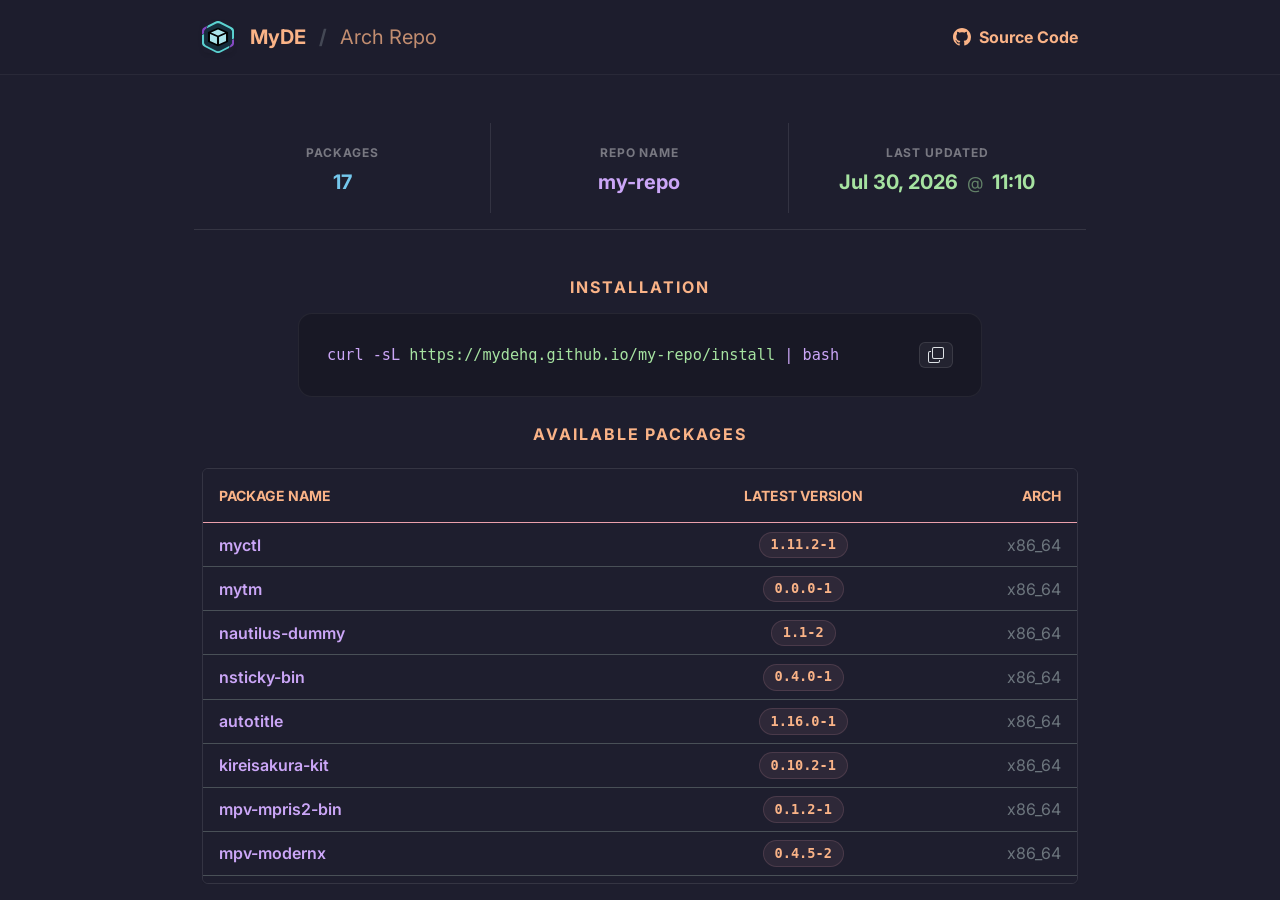
==== commit ca497ac2: "Update packages from 63c0a43667f6b8bb7d9a1e1002dc5d992a229514" ====
--- a/index.html
+++ b/index.html
@@ -291,7 +291,7 @@
                 >
                     <span class="stat-header">Packages</span>
                     <span class="stat-value text-sapphire"
-                        >20</span
+                        >17</span
                     >
                 </div>
                 <div
@@ -302,7 +302,7 @@
                 </div>
                 <div class="col-4 stat-card">
                     <span class="stat-header">Last Updated</span>
-                    <span class="stat-value text-green" id="last-updated">2026-02-19T21:09+00:00</span>
+                    <span class="stat-value text-green" id="last-updated">2026-07-30T11:10+00:00</span>
                 </div>
             </div>
 
@@ -388,7 +388,7 @@
                             </tr>
                         </thead>
                         <tbody>
-                            <tr><td class='ps-3'><a href='https://aur.archlinux.org/packages/myctl' target='_blank' class='package-name text-decoration-none'>myctl</a></td><td class='text-center'><span class='badge rounded-pill badge-version'>1.11.2-1</span></td><td class='text-end pe-3 text-secondary'>x86_64</td></tr><tr><td class='ps-3'><a href='https://aur.archlinux.org/packages/mytm' target='_blank' class='package-name text-decoration-none'>mytm</a></td><td class='text-center'><span class='badge rounded-pill badge-version'>0.0.0-1</span></td><td class='text-end pe-3 text-secondary'>x86_64</td></tr><tr><td class='ps-3'><a href='https://aur.archlinux.org/packages/nautilus-dummy' target='_blank' class='package-name text-decoration-none'>nautilus-dummy</a></td><td class='text-center'><span class='badge rounded-pill badge-version'>1.1-2</span></td><td class='text-end pe-3 text-secondary'>x86_64</td></tr><tr><td class='ps-3'><a href='https://aur.archlinux.org/packages/nsticky-bin' target='_blank' class='package-name text-decoration-none'>nsticky-bin</a></td><td class='text-center'><span class='badge rounded-pill badge-version'>0.1.0-2</span></td><td class='text-end pe-3 text-secondary'>x86_64</td></tr><tr><td class='ps-3'><a href='https://aur.archlinux.org/packages/autotitle' target='_blank' class='package-name text-decoration-none'>autotitle</a></td><td class='text-center'><span class='badge rounded-pill badge-version'>1.9.0-1</span></td><td class='text-end pe-3 text-secondary'>x86_64</td></tr><tr><td class='ps-3'><a href='https://aur.archlinux.org/packages/kireisakura-kit' target='_blank' class='package-name text-decoration-none'>kireisakura-kit</a></td><td class='text-center'><span class='badge rounded-pill badge-version'>0.10.2-1</span></td><td class='text-end pe-3 text-secondary'>x86_64</td></tr><tr><td class='ps-3'><a href='https://aur.archlinux.org/packages/dms-shell-bin' target='_blank' class='package-name text-decoration-none'>dms-shell-bin</a></td><td class='text-center'><span class='badge rounded-pill badge-version'>1.4.1-1</span></td><td class='text-end pe-3 text-secondary'>x86_64</td></tr><tr><td class='ps-3'><a href='https://aur.archlinux.org/packages/mpv-mpris2-bin' target='_blank' class='package-name text-decoration-none'>mpv-mpris2-bin</a></td><td class='text-center'><span class='badge rounded-pill badge-version'>0.0.6-1</span></td><td class='text-end pe-3 text-secondary'>x86_64</td></tr><tr><td class='ps-3'><a href='https://aur.archlinux.org/packages/mpv-modernx' target='_blank' class='package-name text-decoration-none'>mpv-modernx</a></td><td class='text-center'><span class='badge rounded-pill badge-version'>0.4.5-2</span></td><td class='text-end pe-3 text-secondary'>x86_64</td></tr><tr><td class='ps-3'><a href='https://aur.archlinux.org/packages/mpv-thumbfast-git' target='_blank' class='package-name text-decoration-none'>mpv-thumbfast-git</a></td><td class='text-center'><span class='badge rounded-pill badge-version'>r131.9deb073-1</span></td><td class='text-end pe-3 text-secondary'>x86_64</td></tr><tr><td class='ps-3'><a href='https://aur.archlinux.org/packages/ireader-bin' target='_blank' class='package-name text-decoration-none'>ireader-bin</a></td><td class='text-center'><span class='badge rounded-pill badge-version'>2.0.13-1</span></td><td class='text-end pe-3 text-secondary'>x86_64</td></tr><tr><td class='ps-3'><a href='https://aur.archlinux.org/packages/vicinae-bin' target='_blank' class='package-name text-decoration-none'>vicinae-bin</a></td><td class='text-center'><span class='badge rounded-pill badge-version'>0.19.9-1</span></td><td class='text-end pe-3 text-secondary'>x86_64</td></tr><tr><td class='ps-3'><a href='https://aur.archlinux.org/packages/app2unit' target='_blank' class='package-name text-decoration-none'>app2unit</a></td><td class='text-center'><span class='badge rounded-pill badge-version'>1.3.0-1</span></td><td class='text-end pe-3 text-secondary'>x86_64</td></tr><tr><td class='ps-3'><a href='https://aur.archlinux.org/packages/catppuccin-cursors-macchiato' target='_blank' class='package-name text-decoration-none'>catppuccin-cursors-macchiato</a></td><td class='text-center'><span class='badge rounded-pill badge-version'>2.0.0-1</span></td><td class='text-end pe-3 text-secondary'>x86_64</td></tr><tr><td class='ps-3'><a href='https://aur.archlinux.org/packages/vorta-root' target='_blank' class='package-name text-decoration-none'>vorta-root</a></td><td class='text-center'><span class='badge rounded-pill badge-version'>0.0.1-4</span></td><td class='text-end pe-3 text-secondary'>x86_64</td></tr><tr><td class='ps-3'><a href='https://aur.archlinux.org/packages/ttf-sil-abyssinica' target='_blank' class='package-name text-decoration-none'>ttf-sil-abyssinica</a></td><td class='text-center'><span class='badge rounded-pill badge-version'>2.100-1</span></td><td class='text-end pe-3 text-secondary'>x86_64</td></tr><tr><td class='ps-3'><a href='https://aur.archlinux.org/packages/git-credential-keepassxc-bin' target='_blank' class='package-name text-decoration-none'>git-credential-keepassxc-bin</a></td><td class='text-center'><span class='badge rounded-pill badge-version'>0.14.1-2</span></td><td class='text-end pe-3 text-secondary'>x86_64</td></tr><tr><td class='ps-3'><a href='https://aur.archlinux.org/packages/catnap' target='_blank' class='package-name text-decoration-none'>catnap</a></td><td class='text-center'><span class='badge rounded-pill badge-version'>1.1.1-3</span></td><td class='text-end pe-3 text-secondary'>x86_64</td></tr><tr><td class='ps-3'><a href='https://aur.archlinux.org/packages/python-textual-fastdatatable' target='_blank' class='package-name text-decoration-none'>python-textual-fastdatatable</a></td><td class='text-center'><span class='badge rounded-pill badge-version'>0.14.0-2</span></td><td class='text-end pe-3 text-secondary'>x86_64</td></tr><tr><td class='ps-3'><a href='https://aur.archlinux.org/packages/sqlit' target='_blank' class='package-name text-decoration-none'>sqlit</a></td><td class='text-center'><span class='badge rounded-pill badge-version'>1.3.1-1</span></td><td class='text-end pe-3 text-secondary'>x86_64</td></tr>
+                            <tr><td class='ps-3'><a href='https://aur.archlinux.org/packages/myctl' target='_blank' class='package-name text-decoration-none'>myctl</a></td><td class='text-center'><span class='badge rounded-pill badge-version'>1.11.2-1</span></td><td class='text-end pe-3 text-secondary'>x86_64</td></tr><tr><td class='ps-3'><a href='https://aur.archlinux.org/packages/mytm' target='_blank' class='package-name text-decoration-none'>mytm</a></td><td class='text-center'><span class='badge rounded-pill badge-version'>0.0.0-1</span></td><td class='text-end pe-3 text-secondary'>x86_64</td></tr><tr><td class='ps-3'><a href='https://aur.archlinux.org/packages/nautilus-dummy' target='_blank' class='package-name text-decoration-none'>nautilus-dummy</a></td><td class='text-center'><span class='badge rounded-pill badge-version'>1.1-2</span></td><td class='text-end pe-3 text-secondary'>x86_64</td></tr><tr><td class='ps-3'><a href='https://aur.archlinux.org/packages/nsticky-bin' target='_blank' class='package-name text-decoration-none'>nsticky-bin</a></td><td class='text-center'><span class='badge rounded-pill badge-version'>0.4.0-1</span></td><td class='text-end pe-3 text-secondary'>x86_64</td></tr><tr><td class='ps-3'><a href='https://aur.archlinux.org/packages/autotitle' target='_blank' class='package-name text-decoration-none'>autotitle</a></td><td class='text-center'><span class='badge rounded-pill badge-version'>1.16.0-1</span></td><td class='text-end pe-3 text-secondary'>x86_64</td></tr><tr><td class='ps-3'><a href='https://aur.archlinux.org/packages/kireisakura-kit' target='_blank' class='package-name text-decoration-none'>kireisakura-kit</a></td><td class='text-center'><span class='badge rounded-pill badge-version'>0.10.2-1</span></td><td class='text-end pe-3 text-secondary'>x86_64</td></tr><tr><td class='ps-3'><a href='https://aur.archlinux.org/packages/mpv-mpris2-bin' target='_blank' class='package-name text-decoration-none'>mpv-mpris2-bin</a></td><td class='text-center'><span class='badge rounded-pill badge-version'>0.1.2-1</span></td><td class='text-end pe-3 text-secondary'>x86_64</td></tr><tr><td class='ps-3'><a href='https://aur.archlinux.org/packages/mpv-modernx' target='_blank' class='package-name text-decoration-none'>mpv-modernx</a></td><td class='text-center'><span class='badge rounded-pill badge-version'>0.4.5-2</span></td><td class='text-end pe-3 text-secondary'>x86_64</td></tr><tr><td class='ps-3'><a href='https://aur.archlinux.org/packages/mpv-thumbfast-git' target='_blank' class='package-name text-decoration-none'>mpv-thumbfast-git</a></td><td class='text-center'><span class='badge rounded-pill badge-version'>r132.0f711de-1</span></td><td class='text-end pe-3 text-secondary'>x86_64</td></tr><tr><td class='ps-3'><a href='https://aur.archlinux.org/packages/vicinae-bin' target='_blank' class='package-name text-decoration-none'>vicinae-bin</a></td><td class='text-center'><span class='badge rounded-pill badge-version'>0.24.0-1</span></td><td class='text-end pe-3 text-secondary'>x86_64</td></tr><tr><td class='ps-3'><a href='https://aur.archlinux.org/packages/catppuccin-cursors-macchiato' target='_blank' class='package-name text-decoration-none'>catppuccin-cursors-macchiato</a></td><td class='text-center'><span class='badge rounded-pill badge-version'>2.0.0-1</span></td><td class='text-end pe-3 text-secondary'>x86_64</td></tr><tr><td class='ps-3'><a href='https://aur.archlinux.org/packages/vorta-root' target='_blank' class='package-name text-decoration-none'>vorta-root</a></td><td class='text-center'><span class='badge rounded-pill badge-version'>0.0.1-4</span></td><td class='text-end pe-3 text-secondary'>x86_64</td></tr><tr><td class='ps-3'><a href='https://aur.archlinux.org/packages/ttf-sil-abyssinica' target='_blank' class='package-name text-decoration-none'>ttf-sil-abyssinica</a></td><td class='text-center'><span class='badge rounded-pill badge-version'>2.100-1</span></td><td class='text-end pe-3 text-secondary'>x86_64</td></tr><tr><td class='ps-3'><a href='https://aur.archlinux.org/packages/git-credential-keepassxc-bin' target='_blank' class='package-name text-decoration-none'>git-credential-keepassxc-bin</a></td><td class='text-center'><span class='badge rounded-pill badge-version'>0.14.3-2</span></td><td class='text-end pe-3 text-secondary'>x86_64</td></tr><tr><td class='ps-3'><a href='https://aur.archlinux.org/packages/catnap' target='_blank' class='package-name text-decoration-none'>catnap</a></td><td class='text-center'><span class='badge rounded-pill badge-version'>1.1.1-3</span></td><td class='text-end pe-3 text-secondary'>x86_64</td></tr><tr><td class='ps-3'><a href='https://aur.archlinux.org/packages/python-textual-fastdatatable' target='_blank' class='package-name text-decoration-none'>python-textual-fastdatatable</a></td><td class='text-center'><span class='badge rounded-pill badge-version'>0.14.0-2</span></td><td class='text-end pe-3 text-secondary'>x86_64</td></tr><tr><td class='ps-3'><a href='https://aur.archlinux.org/packages/sqlit' target='_blank' class='package-name text-decoration-none'>sqlit</a></td><td class='text-center'><span class='badge rounded-pill badge-version'>1.5.2-1</span></td><td class='text-end pe-3 text-secondary'>x86_64</td></tr>
                         </tbody>
                     </table>
                 </div>
